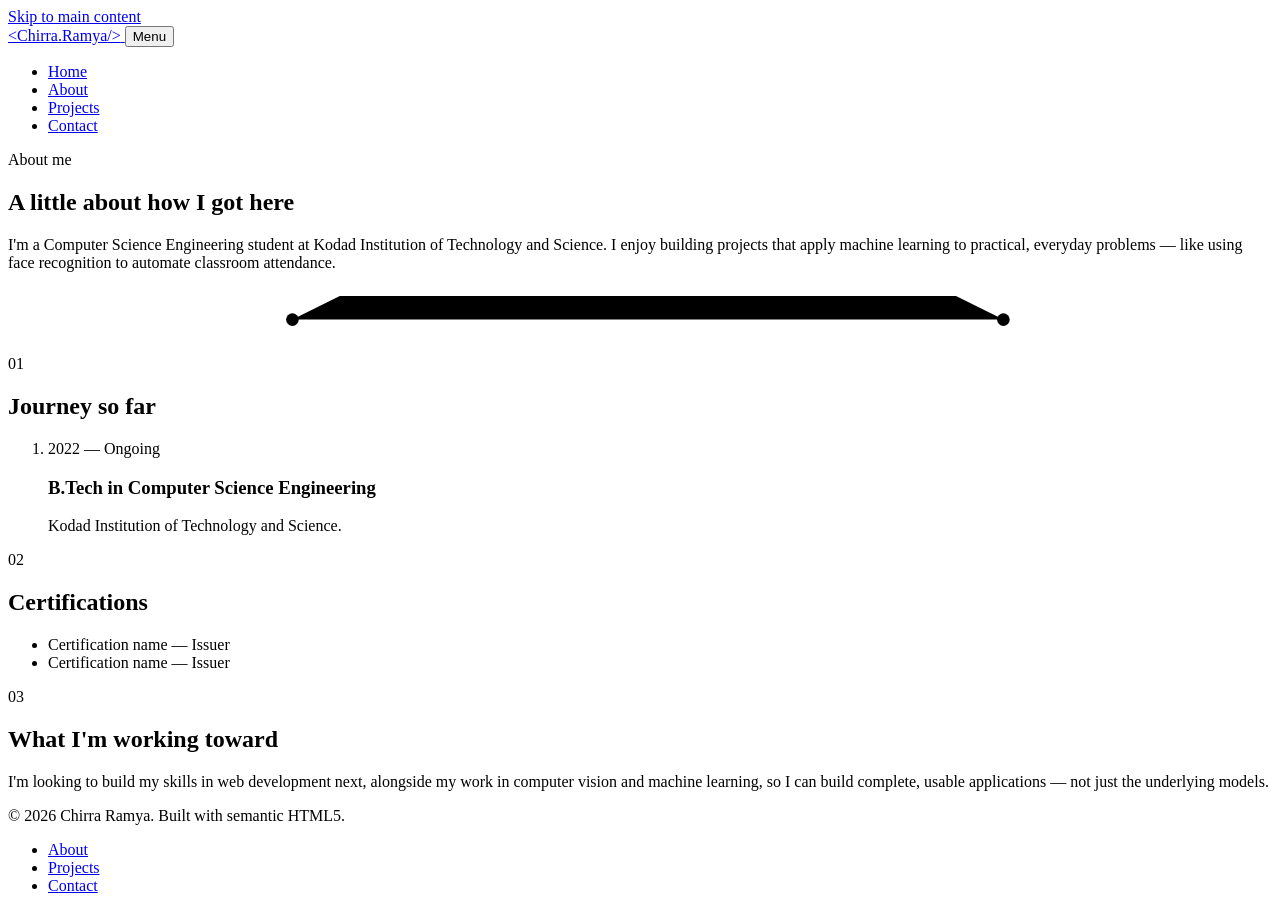
==== about.html @ 524f43e2 "Rename about (2).html to about.html" ====
<!DOCTYPE html>
<html lang="en">
<head>
  <meta charset="UTF-8" />
  <meta name="viewport" content="width=device-width, initial-scale=1.0" />
  <title>About — Chirra Ramya</title>
  <meta name="description" content="About Chirra Ramya: Computer Science Engineering student at Kodad Institution of Technology and Science." />
  <link rel="canonical" href="https://example.com/about.html" />
  <meta property="og:type" content="website" />
  <meta property="og:title" content="About — Chirra Ramya" />
  <meta property="og:description" content="CSE student at Kodad Institution of Technology and Science." />
  <link rel="stylesheet" href="style.css" />
</head>
<body>

  <a class="skip-link" href="#main">Skip to main content</a>

  <header class="site-header">
    <div class="wrap header-inner">
      <a class="brand" href="index.html" aria-label="Chirra Ramya, home">
        <span aria-hidden="true">&lt;</span>Chirra<span class="dot" aria-hidden="true">.</span>Ramya<span aria-hidden="true">/&gt;</span>
      </a>
      <button class="nav-toggle" type="button" aria-expanded="false" aria-controls="primary-nav">Menu</button>
      <nav class="primary-nav" id="primary-nav" aria-label="Primary">
        <ul>
          <li><a href="index.html">Home</a></li>
          <li><a href="about.html" aria-current="page">About</a></li>
          <li><a href="projects.html">Projects</a></li>
          <li><a href="contact.html">Contact</a></li>
        </ul>
      </nav>
    </div>
  </header>

  <main id="main">
    <div class="wrap">

      <section aria-labelledby="about-heading" style="padding-top: var(--space-4);">
        <p class="eyebrow">About me</p>
        <h1 id="about-heading">A little about how I got here</h1>
        <p class="lede">
          I'm a Computer Science Engineering student at Kodad Institution of
          Technology and Science. I enjoy building projects that apply
          machine learning to practical, everyday problems — like using
          face recognition to automate classroom attendance.
        </p>
      </section>

      <svg class="trace" viewBox="0 0 800 40" preserveAspectRatio="none" aria-hidden="true" focusable="false">
        <path d="M0 20 H180 L210 5 H600 L630 20 H800" />
        <circle cx="180" cy="20" r="4" />
        <circle cx="630" cy="20" r="4" />
      </svg>

      <section aria-labelledby="timeline-heading">
        <div class="section-head">
          <span class="index" aria-hidden="true">01</span>
          <h2 id="timeline-heading">Journey so far</h2>
        </div>
        <!--
          EDIT ME: add your own timeline entries here — internships,
          workshops, or other milestones. Only your degree is filled
          in below since that's what was provided; add more <li> items
          the same way as this one.
        -->
        <ol class="timeline">
          <li>
            <time datetime="2022">2022 — Ongoing</time>
            <h3>B.Tech in Computer Science Engineering</h3>
            <p>Kodad Institution of Technology and Science.</p>
          </li>
        </ol>
      </section>

      <section aria-labelledby="certs-heading">
        <div class="section-head">
          <span class="index" aria-hidden="true">02</span>
          <h2 id="certs-heading">Certifications</h2>
        </div>
        <!-- EDIT ME: add your certifications here, one per card -->
        <ul class="grid" role="list">
          <li class="card">Certification name — Issuer</li>
          <li class="card">Certification name — Issuer</li>
        </ul>
      </section>

      <section aria-labelledby="goal-heading">
        <div class="section-head">
          <span class="index" aria-hidden="true">03</span>
          <h2 id="goal-heading">What I'm working toward</h2>
        </div>
        <!-- EDIT ME: your goals -->
        <p>
          I'm looking to build my skills in web development next, alongside
          my work in computer vision and machine learning, so I can build
          complete, usable applications — not just the underlying models.
        </p>
      </section>

    </div>
  </main>

  <footer class="site-footer">
    <div class="wrap">
      <p>&copy; 2026 Chirra Ramya. Built with semantic HTML5.</p>
      <nav aria-label="Footer">
        <ul>
          <li><a href="about.html">About</a></li>
          <li><a href="projects.html">Projects</a></li>
          <li><a href="contact.html">Contact</a></li>
        </ul>
      </nav>
    </div>
  </footer>

  <script src="nav.js"></script>
</body>
</html>
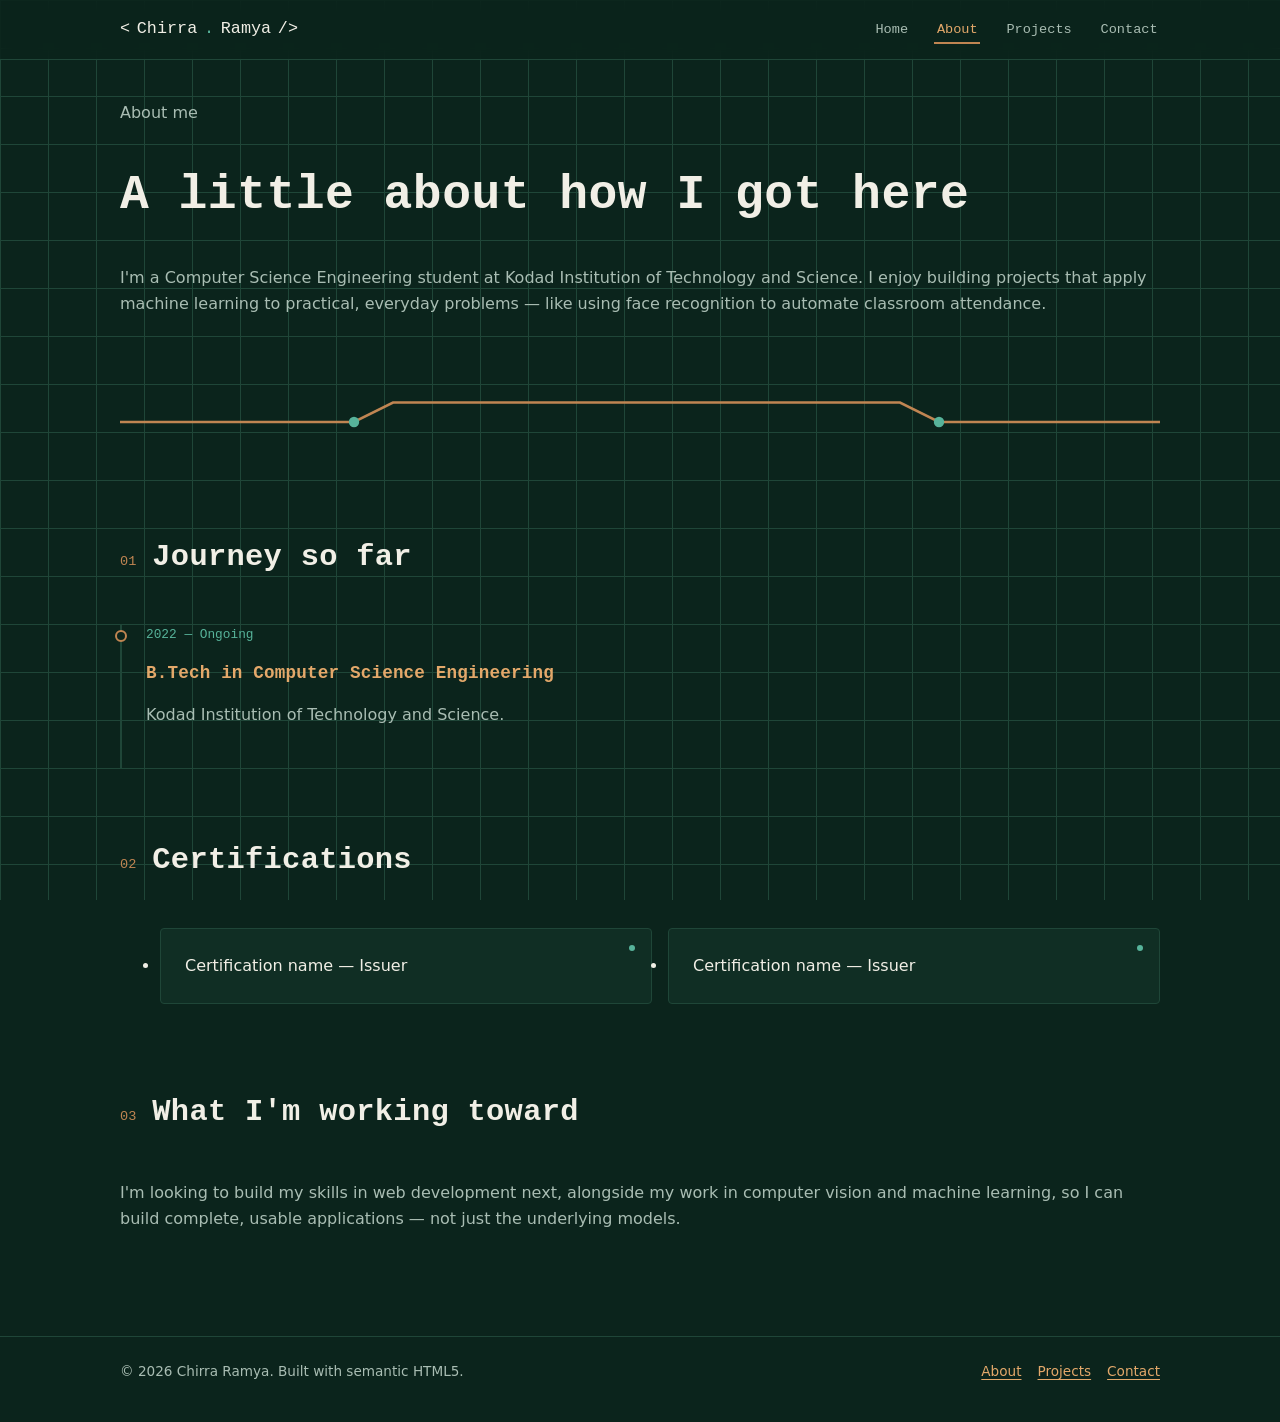
==== commit 8da316fe: "Update about.html" ====
--- a/about.html
+++ b/about.html
@@ -116,3 +116,4 @@
   <script src="nav.js"></script>
 </body>
 </html>
+<script src="theme.js"></script>
--- a/style.css
+++ b/style.css
@@ -0,0 +1,523 @@
+/* =========================================================
+   Chirra Ramya — Portfolio Stylesheet
+   Theme: printed-circuit-board — copper traces, vias, silkscreen text
+   ========================================================= */
+
+:root {
+  --bg: #0b241c;
+  --bg-panel: #102e24;
+  --bg-panel-raised: #143a2d;
+  --copper: #c08552;
+  --copper-bright: #e3a86a;
+  --teal: #57b39a;
+  --text: #f1efe6;
+  --text-dim: #a9bdb3;
+  --border: #1f4638;
+  --focus: #ffd479;
+
+  --font-display: "IBM Plex Mono", "Courier New", monospace;
+  --font-body: "Inter", system-ui, -apple-system, "Segoe UI", sans-serif;
+
+  --space-1: 0.5rem;
+  --space-2: 1rem;
+  --space-3: 1.5rem;
+  --space-4: 2.5rem;
+  --space-5: 4rem;
+
+  --radius: 4px;
+  --max-width: 68rem;
+}
+
+/* Respect people who don't want animation */
+@media (prefers-reduced-motion: reduce) {
+  *, *::before, *::after {
+    animation-duration: 0.01ms !important;
+    animation-iteration-count: 1 !important;
+    transition-duration: 0.01ms !important;
+    scroll-behavior: auto !important;
+  }
+}
+
+*, *::before, *::after { box-sizing: border-box; }
+
+html {
+  scroll-behavior: smooth;
+}
+
+body {
+  margin: 0;
+  background-color: var(--bg);
+  background-image:
+    linear-gradient(var(--border) 1px, transparent 1px),
+    linear-gradient(90deg, var(--border) 1px, transparent 1px);
+  background-size: 48px 48px;
+  background-attachment: fixed;
+  color: var(--text);
+  font-family: var(--font-body);
+  font-size: 1rem;
+  line-height: 1.6;
+}
+
+h1, h2, h3, h4 {
+  font-family: var(--font-display);
+  font-weight: 600;
+  letter-spacing: 0.01em;
+  line-height: 1.25;
+  color: var(--text);
+}
+
+h1 { font-size: clamp(2rem, 4vw, 3rem); }
+h2 { font-size: clamp(1.4rem, 2.6vw, 1.9rem); }
+h3 { font-size: 1.1rem; color: var(--copper-bright); }
+
+p { margin: 0 0 var(--space-2) 0; color: var(--text-dim); }
+
+a {
+  color: var(--copper-bright);
+  text-decoration-thickness: 1px;
+  text-underline-offset: 3px;
+}
+a:hover { color: var(--teal); }
+
+/* Visible, high-contrast focus ring everywhere — required for keyboard users */
+a:focus-visible,
+button:focus-visible,
+input:focus-visible,
+textarea:focus-visible,
+[tabindex]:focus-visible {
+  outline: 3px solid var(--focus);
+  outline-offset: 3px;
+  border-radius: var(--radius);
+}
+
+/* Skip link: hidden until a keyboard user tabs to it */
+.skip-link {
+  position: absolute;
+  left: -999px;
+  top: auto;
+  background: var(--copper-bright);
+  color: #14231b;
+  padding: var(--space-1) var(--space-2);
+  z-index: 100;
+  font-family: var(--font-display);
+  font-weight: 700;
+  border-radius: var(--radius);
+}
+.skip-link:focus {
+  left: var(--space-2);
+  top: var(--space-2);
+}
+
+/* Screen-reader-only utility: content stays for assistive tech, invisible visually */
+.sr-only {
+  position: absolute;
+  width: 1px; height: 1px;
+  padding: 0; margin: -1px;
+  overflow: hidden;
+  clip: rect(0,0,0,0);
+  white-space: nowrap;
+  border: 0;
+}
+
+.wrap {
+  max-width: var(--max-width);
+  margin-inline: auto;
+  padding-inline: var(--space-3);
+}
+
+/* ---------- Header / nav (looks like a component with labelled pins) ---------- */
+.site-header {
+  border-bottom: 1px solid var(--border);
+  background: rgba(11, 36, 28, 0.85);
+  backdrop-filter: blur(6px);
+  position: sticky;
+  top: 0;
+  z-index: 50;
+}
+
+.header-inner {
+  display: flex;
+  align-items: center;
+  justify-content: space-between;
+  padding-block: var(--space-2);
+  gap: var(--space-2);
+}
+
+.brand {
+  font-family: var(--font-display);
+  font-size: 1.05rem;
+  color: var(--text);
+  text-decoration: none;
+  display: flex;
+  align-items: baseline;
+  gap: 0.4em;
+}
+.brand:hover { color: var(--text); }
+.brand .dot { color: var(--teal); }
+
+.primary-nav ul {
+  list-style: none;
+  display: flex;
+  gap: var(--space-3);
+  margin: 0;
+  padding: 0;
+  font-family: var(--font-display);
+  font-size: 0.85rem;
+}
+
+.primary-nav a {
+  text-decoration: none;
+  color: var(--text-dim);
+  padding: 0.35rem 0.15rem;
+  border-bottom: 2px solid transparent;
+}
+.primary-nav a:hover { color: var(--text); }
+.primary-nav a[aria-current="page"] {
+  color: var(--copper-bright);
+  border-bottom-color: var(--copper);
+}
+
+.nav-toggle {
+  display: none;
+  background: transparent;
+  border: 1px solid var(--border);
+  color: var(--text);
+  font-family: var(--font-display);
+  padding: 0.4rem 0.7rem;
+  border-radius: var(--radius);
+  cursor: pointer;
+}
+
+/* ---------- Circuit trace divider: the page's signature element ---------- */
+.trace {
+  display: block;
+  width: 100%;
+  height: auto;
+  margin-block: var(--space-4);
+}
+.trace path {
+  fill: none;
+  stroke: var(--copper);
+  stroke-width: 2;
+}
+.trace circle { fill: var(--teal); }
+
+/* ---------- Hero ---------- */
+.hero {
+  padding-block: var(--space-5) var(--space-4);
+  display: grid;
+  gap: var(--space-3);
+}
+.hero .eyebrow {
+  font-family: var(--font-display);
+  color: var(--teal);
+  font-size: 0.85rem;
+  text-transform: uppercase;
+  letter-spacing: 0.12em;
+  margin: 0 0 var(--space-1) 0;
+}
+.hero p.lede {
+  color: var(--text-dim);
+  max-width: 42rem;
+  font-size: 1.1rem;
+}
+
+.cta-row {
+  display: flex;
+  gap: var(--space-2);
+  flex-wrap: wrap;
+  margin-top: var(--space-1);
+}
+
+.btn {
+  font-family: var(--font-display);
+  display: inline-block;
+  padding: 0.75rem 1.3rem;
+  border-radius: var(--radius);
+  text-decoration: none;
+  font-size: 0.9rem;
+  border: 1px solid var(--copper);
+}
+.btn-primary {
+  background: var(--copper);
+  color: #14231b;
+  font-weight: 700;
+}
+.btn-primary:hover { background: var(--copper-bright); color: #14231b; }
+.btn-ghost {
+  color: var(--text);
+  border-color: var(--border);
+}
+.btn-ghost:hover { border-color: var(--copper); color: var(--copper-bright); }
+
+/* ---------- Cards (skills / projects) ---------- */
+.grid {
+  display: grid;
+  gap: var(--space-2);
+  grid-template-columns: repeat(auto-fit, minmax(15rem, 1fr));
+}
+
+.card {
+  background: var(--bg-panel);
+  border: 1px solid var(--border);
+  border-radius: var(--radius);
+  padding: var(--space-3);
+  position: relative;
+}
+.card::before {
+  content: "";
+  position: absolute;
+  top: var(--space-2);
+  right: var(--space-2);
+  width: 6px;
+  height: 6px;
+  border-radius: 50%;
+  background: var(--teal);
+}
+
+.card h3 { margin-top: 0; }
+.card ul { margin: 0; padding-left: 1.1rem; color: var(--text-dim); }
+.card li { margin-bottom: 0.3rem; }
+
+.tag-row {
+  display: flex;
+  flex-wrap: wrap;
+  gap: 0.4rem;
+  margin-top: var(--space-2);
+}
+.tag {
+  font-family: var(--font-display);
+  font-size: 0.72rem;
+  color: var(--teal);
+  border: 1px solid var(--border);
+  padding: 0.15rem 0.5rem;
+  border-radius: 999px;
+}
+
+/* ---------- Sections ---------- */
+section { padding-block: var(--space-3); }
+.section-head {
+  display: flex;
+  align-items: baseline;
+  gap: var(--space-2);
+  margin-bottom: var(--space-3);
+}
+.section-head .index {
+  font-family: var(--font-display);
+  color: var(--copper);
+  font-size: 0.85rem;
+}
+
+/* ---------- Timeline (About page) ---------- */
+.timeline {
+  list-style: none;
+  margin: 0;
+  padding: 0;
+  border-left: 2px solid var(--border);
+}
+.timeline li {
+  position: relative;
+  padding: 0 0 var(--space-3) var(--space-3);
+}
+.timeline li::before {
+  content: "";
+  position: absolute;
+  left: -7px;
+  top: 0.3rem;
+  width: 12px;
+  height: 12px;
+  border-radius: 50%;
+  background: var(--bg);
+  border: 2px solid var(--copper);
+}
+.timeline time {
+  display: block;
+  font-family: var(--font-display);
+  color: var(--teal);
+  font-size: 0.8rem;
+  margin-bottom: 0.2rem;
+}
+
+/* ---------- Form (Contact page) ---------- */
+.form-panel {
+  background: var(--bg-panel);
+  border: 1px solid var(--border);
+  border-radius: var(--radius);
+  padding: var(--space-4);
+}
+
+.field {
+  margin-bottom: var(--space-3);
+  display: flex;
+  flex-direction: column;
+  gap: 0.4rem;
+}
+
+.field label {
+  font-family: var(--font-display);
+  font-size: 0.85rem;
+  color: var(--text);
+}
+
+.field .hint {
+  font-size: 0.8rem;
+  color: var(--text-dim);
+}
+
+.field input,
+.field textarea {
+  background: var(--bg);
+  border: 1px solid var(--border);
+  border-radius: var(--radius);
+  color: var(--text);
+  padding: 0.7rem 0.8rem;
+  font-family: var(--font-body);
+  font-size: 1rem;
+}
+
+.field input:focus,
+.field textarea:focus {
+  border-color: var(--copper);
+}
+
+.field.has-error input,
+.field.has-error textarea {
+  border-color: #e0745f;
+}
+.field .error-msg {
+  color: #f0a08d;
+  font-size: 0.85rem;
+  display: none;
+}
+.field.has-error .error-msg { display: block; }
+
+fieldset {
+  border: 1px solid var(--border);
+  border-radius: var(--radius);
+  padding: var(--space-2) var(--space-3) var(--space-3);
+  margin: 0 0 var(--space-3) 0;
+}
+fieldset legend {
+  font-family: var(--font-display);
+  color: var(--teal);
+  padding: 0 0.4rem;
+}
+
+.required::after {
+  content: " *";
+  color: var(--copper-bright);
+}
+
+.form-status {
+  padding: var(--space-2);
+  border-radius: var(--radius);
+  border: 1px solid var(--teal);
+  color: var(--teal);
+  font-family: var(--font-display);
+  font-size: 0.9rem;
+  display: none;
+}
+.form-status.visible { display: block; }
+
+/* ---------- Contact info list ---------- */
+.contact-methods {
+  list-style: none;
+  margin: 0 0 var(--space-4) 0;
+  padding: 0;
+  display: grid;
+  gap: var(--space-2);
+  grid-template-columns: repeat(auto-fit, minmax(13rem, 1fr));
+}
+.contact-methods a {
+  display: block;
+  padding: var(--space-2);
+  border: 1px solid var(--border);
+  border-radius: var(--radius);
+  text-decoration: none;
+}
+.contact-methods a:hover { border-color: var(--copper); }
+.contact-methods .label {
+  display: block;
+  font-family: var(--font-display);
+  color: var(--text-dim);
+  font-size: 0.75rem;
+  margin-bottom: 0.2rem;
+}
+
+/* ---------- Footer ---------- */
+.site-footer {
+  border-top: 1px solid var(--border);
+  margin-top: var(--space-5);
+  padding-block: var(--space-3);
+  color: var(--text-dim);
+  font-size: 0.85rem;
+}
+.site-footer .wrap {
+  display: flex;
+  justify-content: space-between;
+  flex-wrap: wrap;
+  gap: var(--space-1);
+}
+.site-footer nav ul {
+  list-style: none;
+  display: flex;
+  gap: var(--space-2);
+  margin: 0;
+  padding: 0;
+}
+
+/* ---------- Responsive nav ---------- */
+@media (max-width: 42rem) {
+  .nav-toggle { display: inline-block; }
+  .primary-nav {
+    position: absolute;
+    inset-inline: 0;
+    top: 100%;
+    background: var(--bg-panel);
+    border-bottom: 1px solid var(--border);
+    display: none;
+  }
+  .primary-nav.open { display: block; }
+  .primary-nav ul {
+    flex-direction: column;
+    gap: 0;
+    padding: var(--space-2) var(--space-3);
+  }
+  .primary-nav li { border-bottom: 1px solid var(--border); }
+  .primary-nav li:last-child { border-bottom: none; }
+  .primary-nav a { display: block; padding: var(--space-2) 0; }
+}
+// Light/dark theme toggle.
+// Respects saved preference, falls back to OS setting, and keeps
+// the toggle button's label/icon in sync with the active theme.
+document.addEventListener("DOMContentLoaded", function () {
+  var root = document.documentElement;
+  var toggle = document.querySelector(".theme-toggle");
+  if (!toggle) return;
+
+  var iconEl = toggle.querySelector(".icon");
+  var labelEl = toggle.querySelector(".label");
+
+  function systemPrefersLight() {
+    return window.matchMedia("(prefers-color-scheme: light)").matches;
+  }
+
+  function applyTheme(theme) {
+    root.setAttribute("data-theme", theme);
+    if (iconEl) iconEl.textContent = theme === "light" ? "☀" : "☾";
+    if (labelEl) labelEl.textContent = theme === "light" ? "Light" : "Dark";
+    toggle.setAttribute(
+      "aria-label",
+      theme === "light" ? "Switch to dark theme" : "Switch to light theme"
+    );
+  }
+
+  var saved = localStorage.getItem("theme");
+  applyTheme(saved || (systemPrefersLight() ? "light" : "dark"));
+
+  toggle.addEventListener("click", function () {
+    var current = root.getAttribute("data-theme") === "light" ? "dark" : "light";
+    applyTheme(current);
+    localStorage.setItem("theme", current);
+  });
+});
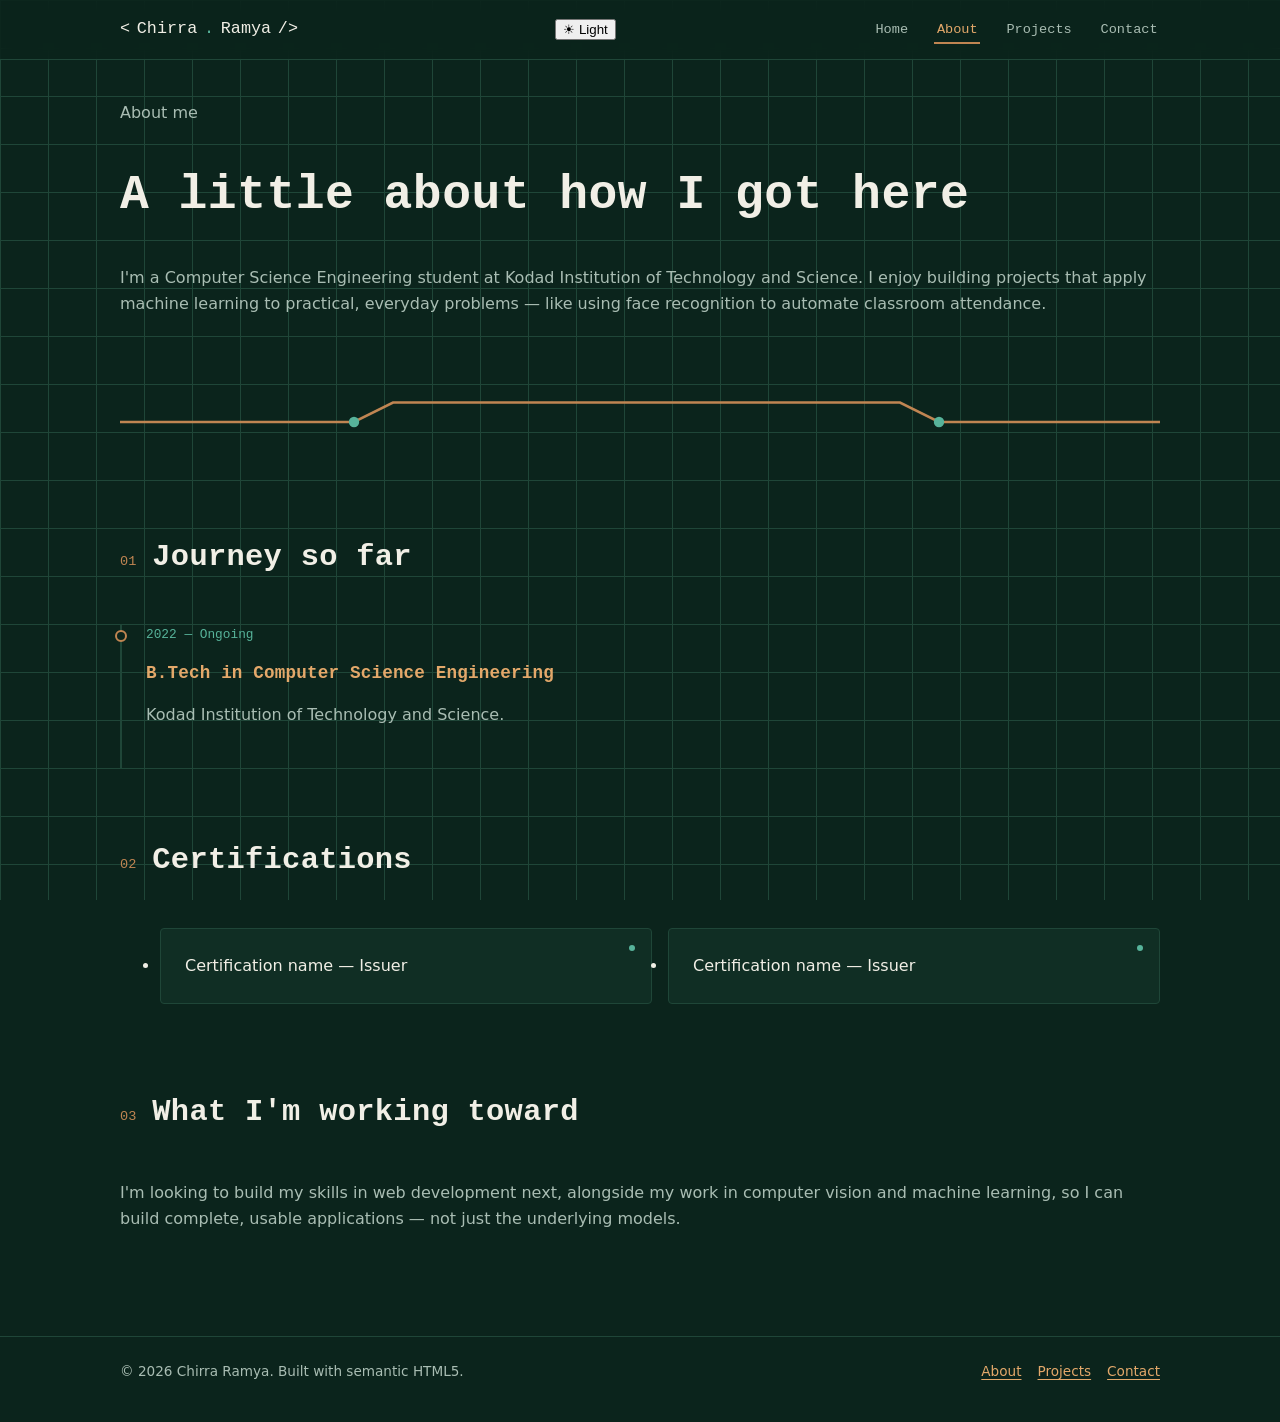
==== commit bb6c3615: "Update about.html" ====
--- a/about.html
+++ b/about.html
@@ -21,6 +21,10 @@
         <span aria-hidden="true">&lt;</span>Chirra<span class="dot" aria-hidden="true">.</span>Ramya<span aria-hidden="true">/&gt;</span>
       </a>
       <button class="nav-toggle" type="button" aria-expanded="false" aria-controls="primary-nav">Menu</button>
+      <button class="theme-toggle" type="button">
+  <span class="icon" aria-hidden="true">☾</span>
+  <span class="label">Dark</span>
+</button>
       <nav class="primary-nav" id="primary-nav" aria-label="Primary">
         <ul>
           <li><a href="index.html">Home</a></li>
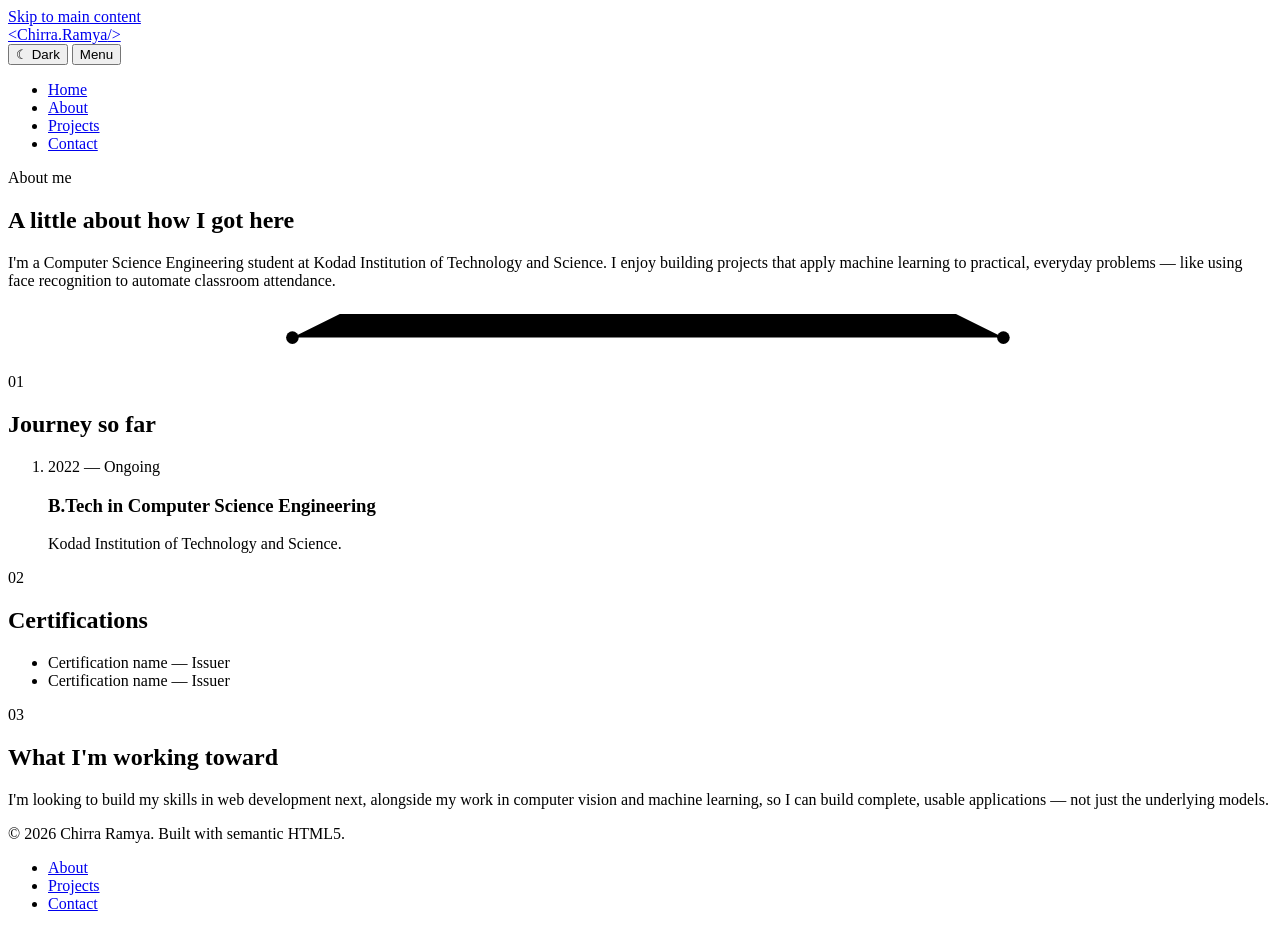
==== commit 9ffd54b0: "Rename about (3).html to about.html" ====
--- a/about.html
+++ b/about.html
@@ -10,6 +10,18 @@
   <meta property="og:title" content="About — Chirra Ramya" />
   <meta property="og:description" content="CSE student at Kodad Institution of Technology and Science." />
   <link rel="stylesheet" href="style.css" />
+  <script>
+    // Set the theme before first paint so there's no flash of the wrong theme.
+    (function () {
+      try {
+        var saved = localStorage.getItem("theme");
+        var theme = saved || (window.matchMedia("(prefers-color-scheme: light)").matches ? "light" : "dark");
+        document.documentElement.setAttribute("data-theme", theme);
+      } catch (e) {
+        document.documentElement.setAttribute("data-theme", "dark");
+      }
+    })();
+  </script>
 </head>
 <body>
 
@@ -20,11 +32,13 @@
       <a class="brand" href="index.html" aria-label="Chirra Ramya, home">
         <span aria-hidden="true">&lt;</span>Chirra<span class="dot" aria-hidden="true">.</span>Ramya<span aria-hidden="true">/&gt;</span>
       </a>
-      <button class="nav-toggle" type="button" aria-expanded="false" aria-controls="primary-nav">Menu</button>
-      <button class="theme-toggle" type="button">
-  <span class="icon" aria-hidden="true">☾</span>
-  <span class="label">Dark</span>
-</button>
+      <div class="header-controls">
+        <button class="theme-toggle" type="button">
+          <span class="icon" aria-hidden="true">☾</span>
+          <span class="label">Dark</span>
+        </button>
+        <button class="nav-toggle" type="button" aria-expanded="false" aria-controls="primary-nav">Menu</button>
+      </div>
       <nav class="primary-nav" id="primary-nav" aria-label="Primary">
         <ul>
           <li><a href="index.html">Home</a></li>
@@ -56,50 +70,54 @@
         <circle cx="630" cy="20" r="4" />
       </svg>
 
-      <section aria-labelledby="timeline-heading">
-        <div class="section-head">
-          <span class="index" aria-hidden="true">01</span>
-          <h2 id="timeline-heading">Journey so far</h2>
+      <div class="about-layout">
+        <section aria-labelledby="timeline-heading" class="about-timeline">
+          <div class="section-head">
+            <span class="index" aria-hidden="true">01</span>
+            <h2 id="timeline-heading">Journey so far</h2>
+          </div>
+          <!--
+            EDIT ME: add your own timeline entries here — internships,
+            workshops, or other milestones. Only your degree is filled
+            in below since that's what was provided; add more <li> items
+            the same way as this one.
+          -->
+          <ol class="timeline">
+            <li>
+              <time datetime="2022">2022 — Ongoing</time>
+              <h3>B.Tech in Computer Science Engineering</h3>
+              <p>Kodad Institution of Technology and Science.</p>
+            </li>
+          </ol>
+        </section>
+
+        <div class="about-secondary">
+          <section aria-labelledby="certs-heading">
+            <div class="section-head">
+              <span class="index" aria-hidden="true">02</span>
+              <h2 id="certs-heading">Certifications</h2>
+            </div>
+            <!-- EDIT ME: add your certifications here, one per card -->
+            <ul class="grid" role="list">
+              <li class="card">Certification name — Issuer</li>
+              <li class="card">Certification name — Issuer</li>
+            </ul>
+          </section>
+
+          <section aria-labelledby="goal-heading">
+            <div class="section-head">
+              <span class="index" aria-hidden="true">03</span>
+              <h2 id="goal-heading">What I'm working toward</h2>
+            </div>
+            <!-- EDIT ME: your goals -->
+            <p>
+              I'm looking to build my skills in web development next, alongside
+              my work in computer vision and machine learning, so I can build
+              complete, usable applications — not just the underlying models.
+            </p>
+          </section>
         </div>
-        <!--
-          EDIT ME: add your own timeline entries here — internships,
-          workshops, or other milestones. Only your degree is filled
-          in below since that's what was provided; add more <li> items
-          the same way as this one.
-        -->
-        <ol class="timeline">
-          <li>
-            <time datetime="2022">2022 — Ongoing</time>
-            <h3>B.Tech in Computer Science Engineering</h3>
-            <p>Kodad Institution of Technology and Science.</p>
-          </li>
-        </ol>
-      </section>
-
-      <section aria-labelledby="certs-heading">
-        <div class="section-head">
-          <span class="index" aria-hidden="true">02</span>
-          <h2 id="certs-heading">Certifications</h2>
-        </div>
-        <!-- EDIT ME: add your certifications here, one per card -->
-        <ul class="grid" role="list">
-          <li class="card">Certification name — Issuer</li>
-          <li class="card">Certification name — Issuer</li>
-        </ul>
-      </section>
-
-      <section aria-labelledby="goal-heading">
-        <div class="section-head">
-          <span class="index" aria-hidden="true">03</span>
-          <h2 id="goal-heading">What I'm working toward</h2>
-        </div>
-        <!-- EDIT ME: your goals -->
-        <p>
-          I'm looking to build my skills in web development next, alongside
-          my work in computer vision and machine learning, so I can build
-          complete, usable applications — not just the underlying models.
-        </p>
-      </section>
+      </div>
 
     </div>
   </main>
@@ -117,7 +135,7 @@
     </div>
   </footer>
 
+  <script src="theme.js"></script>
   <script src="nav.js"></script>
 </body>
 </html>
-<script src="theme.js"></script>
